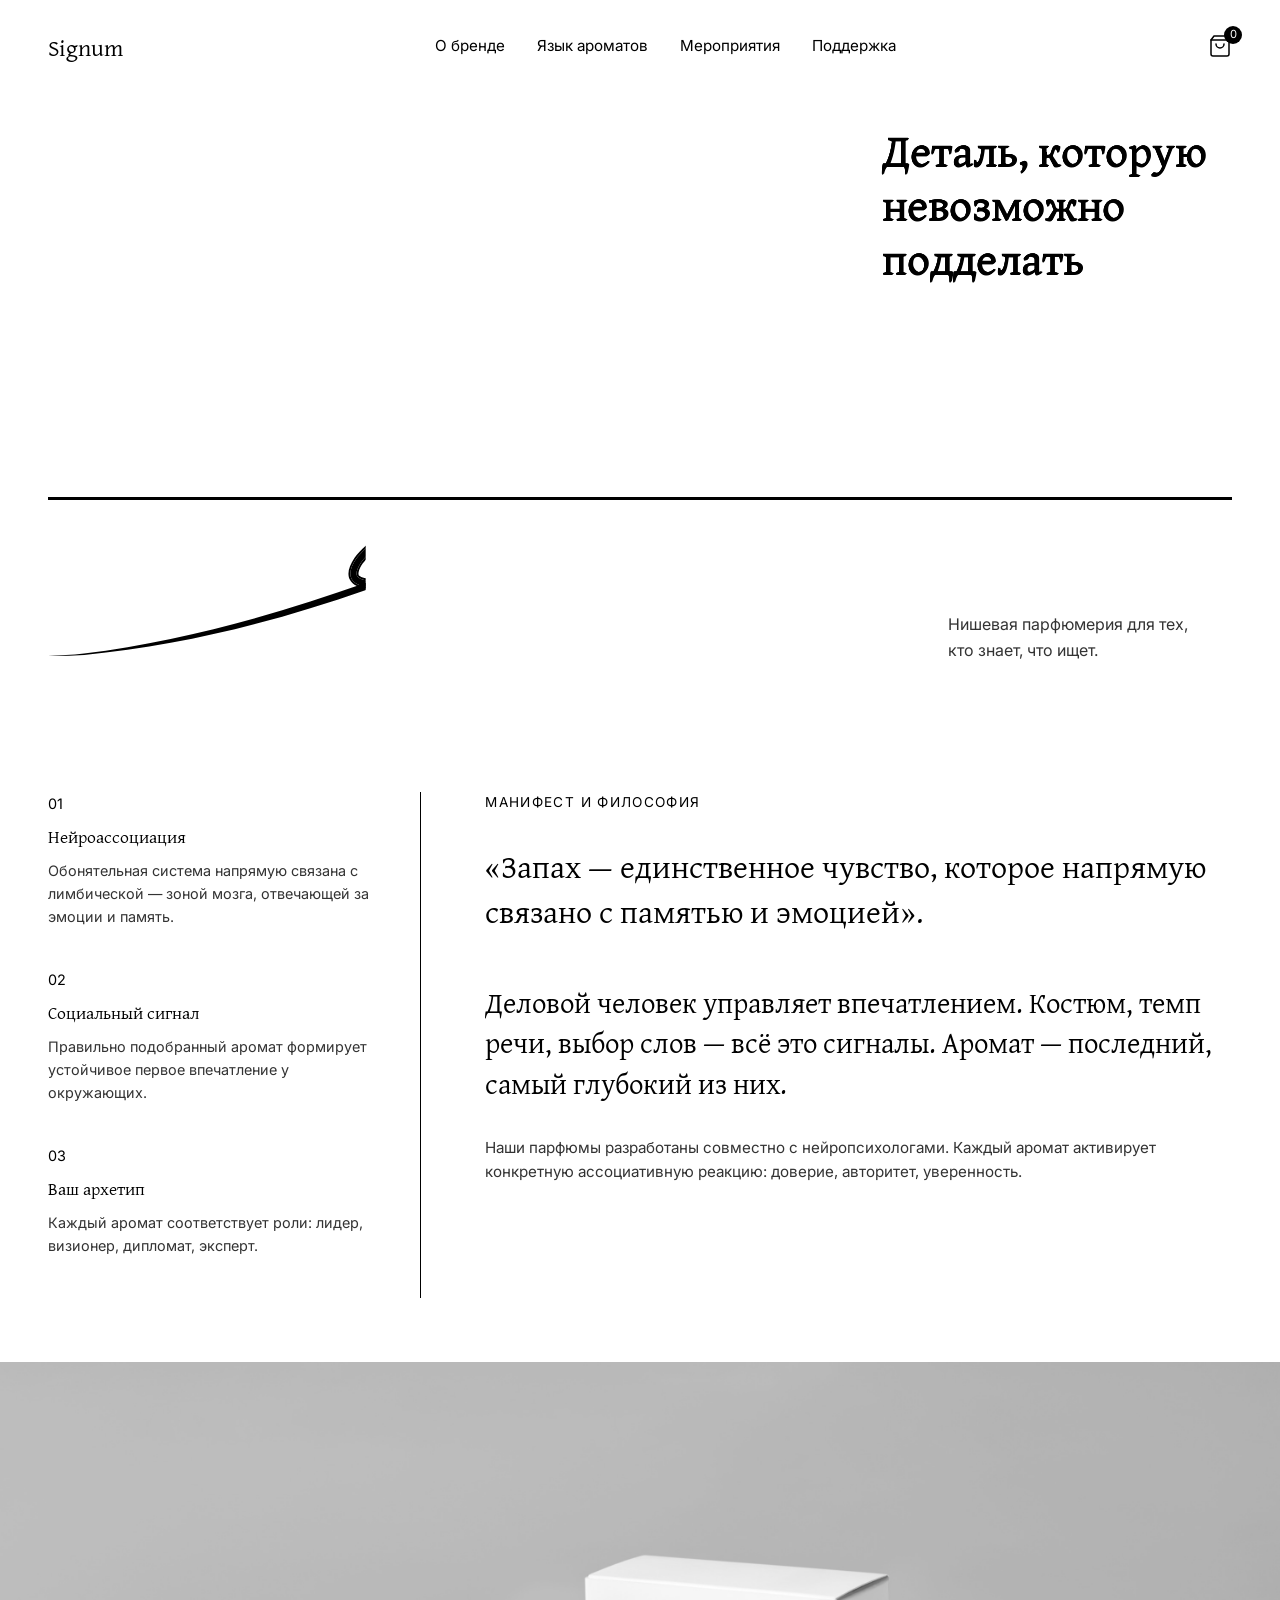
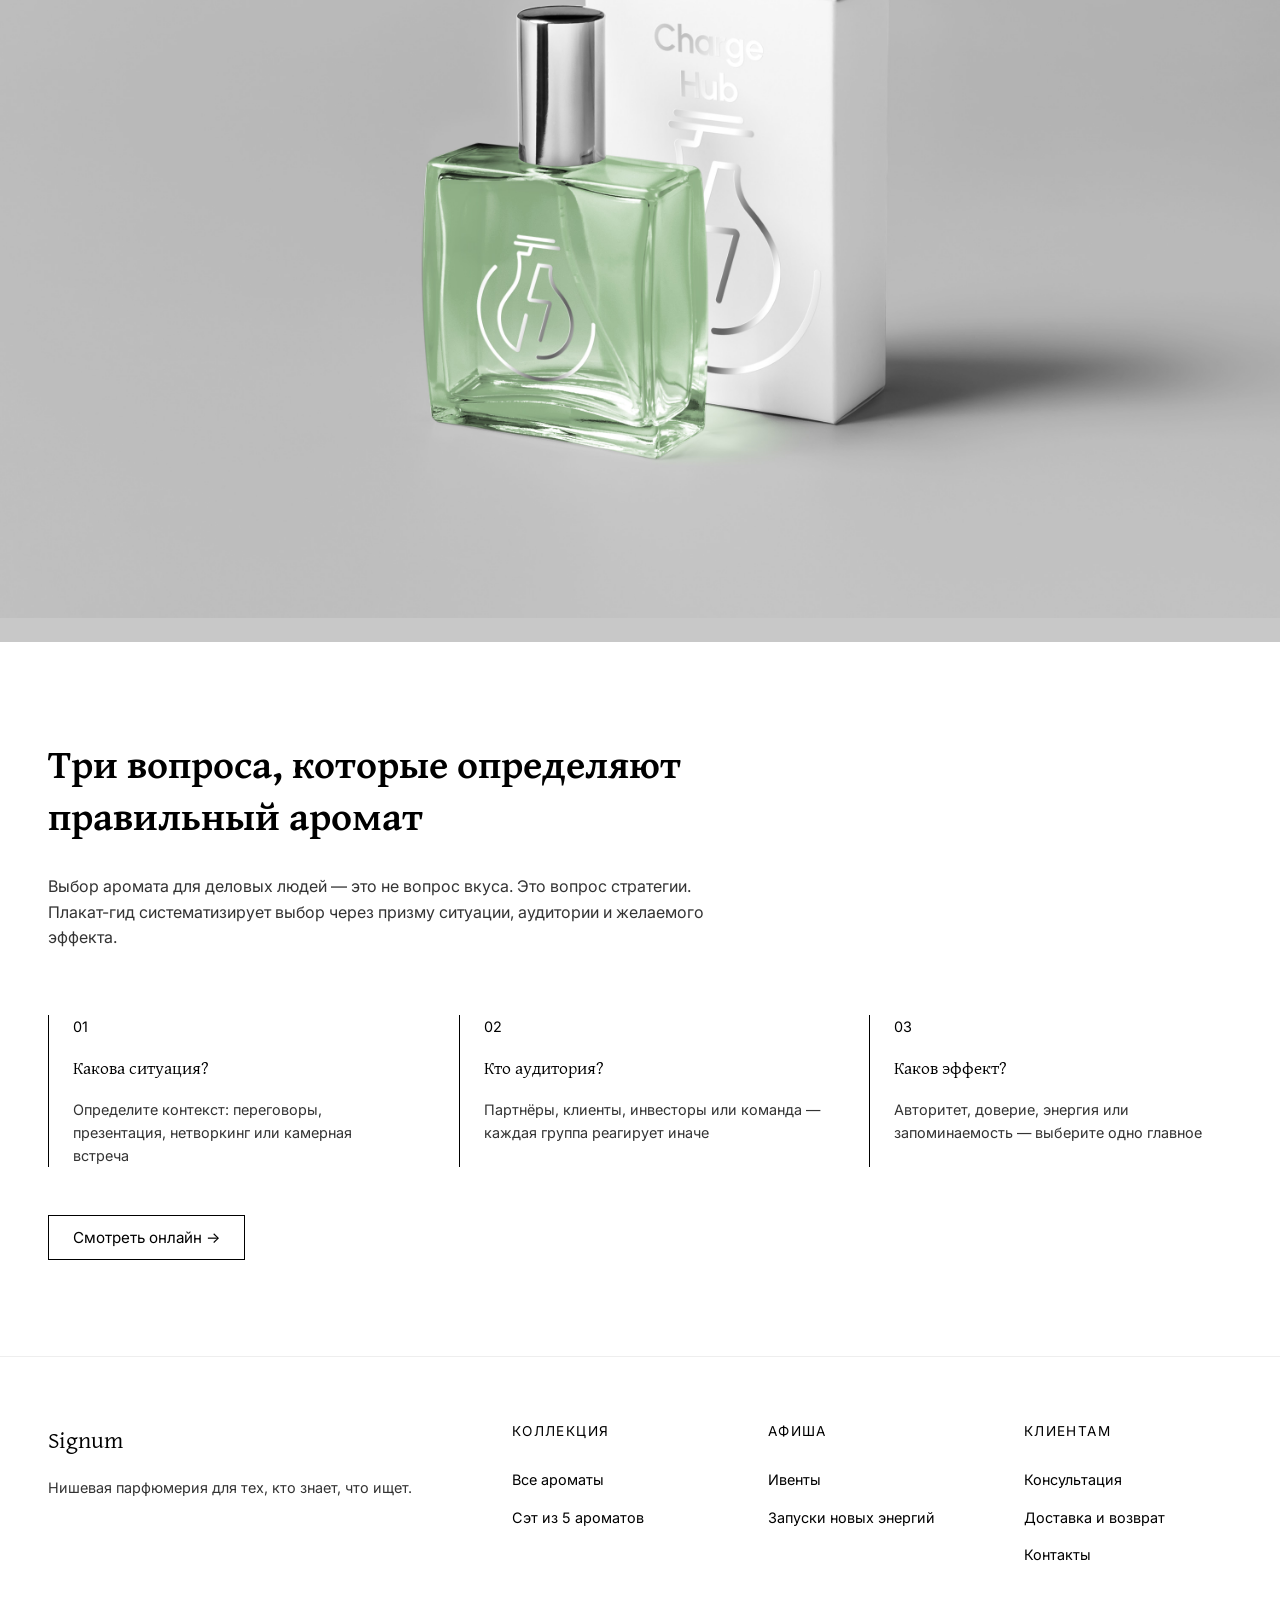
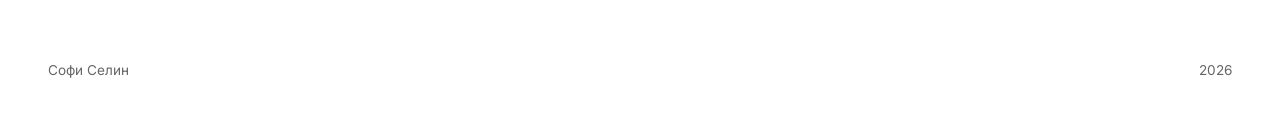
==== index.html @ 649a194a "обновление" ====
<!DOCTYPE html>
<html lang="ru">

<head>
    <meta charset="UTF-8">
    <meta name="viewport" content="width=device-width, initial-scale=1.0">
    <title>Signum — Нишевая парфюмерия</title>
    <link rel="preconnect" href="https://fonts.googleapis.com">
    <link rel="preconnect" href="https://fonts.gstatic.com" crossorigin>
    <link href="https://fonts.googleapis.com/css2?family=Gentium+Plus&family=Inter:wght@300;400;500&display=swap"
        rel="stylesheet">
    <link rel="stylesheet" href="css/style.css">
</head>

<body>
    <!-- Навигация -->
    <nav>
        <a href="index.html" class="nav-logo">Signum</a>
        <ul class="nav-links">
            <li><a href="perception.html">О бренде</a></li>
            <li><a href="collection.html">Язык ароматов</a></li>
            <li><a href="product.html">Мероприятия</a></li>
            <li><a href="contact.html">Поддержка</a></li>
        </ul>
    <div class="nav-cart">
        <a href="cart.html">
            <svg width="24" height="24" viewBox="0 0 24 24" fill="none" stroke="currentColor" stroke-width="1.5"
                stroke-linecap="round" stroke-linejoin="round">
                <path d="M6 2L3 6v14a2 2 0 002 2h14a2 2 0 002-2V6l-3-4z" />
                <line x1="3" y1="6" x2="21" y2="6" />
                <path d="M16 10a4 4 0 01-8 0" />
            </svg>
            <span class="cart-count" id="cartCount">0</span>
        </a>
    </div>
        <button class="burger">
            <span></span>
            <span></span>
            <span></span>
        </button>
    </nav>

    <!-- Hero секция с анимированной надписью -->
<section class="hero">
    <div class="hero-content">
        <div class="signature-section">
            <div class="signature-wrapper" id="signatureWrapper">
                <img src="images/signature.svg" alt="Signum" class="signature-image" id="signatureImage">
            </div>
            <div class="signature-line"></div>
        </div>

        <div class="hero-text-section">
            <h1 class="hero-title">Деталь, которую<br>невозможно подделать</h1>
        </div>
    </div>

    <div class="hero-subtitle-wrapper">
        <p class="hero-subtitle">Нишевая парфюмерия для тех,<br>кто знает, что ищет.</p>
    </div>
</section>

    <!-- Секция манифеста -->
    <section class="manifest">
        <div class="manifest-left">
            <div class="manifest-item">
                <div class="manifest-number">01</div>
                <h3>Нейроассоциация</h3>
                <p>Обонятельная система напрямую связана с лимбической — зоной мозга, отвечающей за эмоции и память.</p>
            </div>
            <div class="manifest-item">
                <div class="manifest-number">02</div>
                <h3>Социальный сигнал</h3>
                <p>Правильно подобранный аромат формирует устойчивое первое впечатление у окружающих.</p>
            </div>
            <div class="manifest-item">
                <div class="manifest-number">03</div>
                <h3>Ваш архетип</h3>
                <p>Каждый аромат соответствует роли: лидер, визионер, дипломат, эксперт.</p>
            </div>
        </div>
        <div class="manifest-right">
            <div class="manifest-label">МАНИФЕСТ И ФИЛОСОФИЯ</div>
            <div class="manifest-quote">«Запах — единственное чувство, которое напрямую связано с памятью и эмоцией».
            </div>
            <div class="manifest-highlight">Деловой человек управляет впечатлением. Костюм, темп речи, выбор слов — всё
                это сигналы. Аромат — последний, самый глубокий из них.</div>
            <div class="manifest-description">Наши парфюмы разработаны совместно с нейропсихологами. Каждый аромат
                активирует конкретную ассоциативную реакцию: доверие, авторитет, уверенность.</div>
        </div>
    </section>

    <!-- Секция продукта -->
    <section class="product-showcase">
        <img src="images/product-main.jpg" alt="Signum парфюм" class="product-image">
    </section>

    <!-- Секция трёх вопросов -->
    <section class="questions">
        <h2>Три вопроса, которые определяют правильный аромат</h2>
        <p class="questions-intro">Выбор аромата для деловых людей — это не вопрос вкуса. Это вопрос стратегии.
            Плакат-гид систематизирует выбор через призму ситуации, аудитории и желаемого эффекта.</p>

        <div class="questions-grid">
            <div class="question-item">
                <div class="question-number">01</div>
                <h3>Какова ситуация?</h3>
                <p>Определите контекст: переговоры, презентация, нетворкинг или камерная встреча</p>
            </div>
            <div class="question-item">
                <div class="question-number">02</div>
                <h3>Кто аудитория?</h3>
                <p>Партнёры, клиенты, инвесторы или команда — каждая группа реагирует иначе</p>
            </div>
            <div class="question-item">
                <div class="question-number">03</div>
                <h3>Каков эффект?</h3>
                <p>Авторитет, доверие, энергия или запоминаемость — выберите одно главное</p>
            </div>
        </div>

        <div class="questions-buttons">
            <button class="btn-outline" id="watchOnlineBtn">Смотреть онлайн →</button>
            <div class="dropdown-menu" id="dropdownMenu">
            <a href="https://sofselin09.github.io/ChargeHub/?clckid=921806be" target="_blank"
                class="dropdown-item">Информация</a>
            <a href="https://sofselin09.github.io/Project---3/?clckid=861b8ec7" target="_blank" class="dropdown-item">Выбор
                аромата</a>
        </div>
    </section>

    <!-- Футер -->
    <footer>
        <div class="footer-content">
            <div class="footer-brand">
                <h3>Signum</h3>
                <p>Нишевая парфюмерия для тех, кто знает, что ищет.</p>
            </div>
            <div class="footer-column">
                <h4>Коллекция</h4>
                <ul>
                    <li><a href="collection.html#collection">Все ароматы</a></li>
                    <li><a href="collection.html#set">Сэт из 5 ароматов</a></li>
                </ul>
            </div>
            <div class="footer-column">
                <h4>Афиша</h4>
                <ul>
                    <li><a href="product.html#events">Ивенты</a></li>
                    <li><a href="product.html#launch">Запуски новых энергий</a></li>
                </ul>
            </div>
            <div class="footer-column">
                <h4>Клиентам</h4>
                <ul>
                    <li><a href="contact.html">Консультация</a></li>
                    <li><a href="contact.html">Доставка и возврат</a></li>
                    <li><a href="contact.html">Контакты</a></li>
                </ul>
            </div>
        </div>
        <div class="footer-bottom">
            <span>Софи Селин</span>
            <span>2026</span>
        </div>
    </footer>

    <script src="script.js"></script>
</body>

</html>
---- css/style.css ----
* {
    margin: 0;
    padding: 0;
    box-sizing: border-box;
}

body {
    font-family: 'Inter', -apple-system, BlinkMacSystemFont, 'Segoe UI', sans-serif;
    color: #000;
    background: #fff;
    line-height: 1.6;
}

html {
    scroll-behavior: smooth;
}

/* Hero секция */
.hero-title {
    font-family: 'Gentium Plus', Georgia, serif;
    font-size: 2.8rem;
    font-weight: normal;
    line-height: 1.2;
    margin-bottom: 0;
    /* Добавляем визуальное утолщение */
    -webkit-text-stroke: 0.3px #000;
    text-shadow:
        0.5px 0 0 #000,
        -0.5px 0 0 #000,
        0 0.5px 0 #000,
        0 -0.5px 0 #000;
}

.hero-subtitle {
    font-family: 'Inter', -apple-system, BlinkMacSystemFont, 'Segoe UI', sans-serif;
    font-size: 1rem;
    color: #333;
    line-height: 1.6;
    text-align: left;
    max-width: 350px;
}

/* Навигация */
.nav-logo {
    font-family: 'Gentium Plus', Georgia, serif;
    font-size: 1.5rem;
    margin-top: 0.3rem;
}

.nav-links a {
    font-family: 'Inter', -apple-system, BlinkMacSystemFont, 'Segoe UI', sans-serif;
    font-size: 0.95rem;
}

/* Секция манифеста */
.manifest-item h3 {
    font-family: 'Gentium Plus', Georgia, serif;
    font-size: 1.1rem;
    font-weight: normal;
}

.manifest-right .manifest-label {
    font-family: 'Inter', -apple-system, BlinkMacSystemFont, 'Segoe UI', sans-serif;
    font-size: 0.85rem;
    letter-spacing: 0.1em;
    text-transform: uppercase;
}

.manifest-right .manifest-quote {
    font-family: 'Gentium Plus', Georgia, serif;
    font-size: 2rem;
    font-weight: normal;
    line-height: 1.4;
}

.manifest-right .manifest-highlight {
    font-family: 'Gentium Plus', Georgia, serif;
    font-size: 1.8rem;
    line-height: 1.4;
}

/* Секция вопросов */
.questions h2 {
    font-family: 'Gentium Plus', Georgia, serif;
    font-size: 2.5rem;
    font-weight: normal;
}

.question-item h3 {
    font-family: 'Gentium Plus', Georgia, serif;
    font-size: 1.1rem;
    font-weight: normal;
}

/* Футер */
.footer-brand h3 {
    font-family: 'Gentium Plus', Georgia, serif;
    font-size: 1.5rem;
}

.footer-column h4 {
    font-family: 'Inter', -apple-system, BlinkMacSystemFont, 'Segoe UI', sans-serif;
    font-size: 0.85rem;
    letter-spacing: 0.1em;
    text-transform: uppercase;
}

/* Hero секция */
.hero-title {
    font-family: 'Gentium Plus', Georgia, serif;
    font-size: 2.8rem;
    font-weight: normal;
    line-height: 1.2;
    margin-bottom: 0;
}

.hero-subtitle {
    font-family: 'Inter', -apple-system, BlinkMacSystemFont, 'Segoe UI', sans-serif;
    font-size: 1rem;
    color: #333;
    line-height: 1.6;
    text-align: left;
    max-width: 350px;
}

/* Навигация */
.nav-logo {
    font-family: 'Gentium Plus', Georgia, serif;
    font-size: 1.5rem;
}

.nav-links a {
    font-family: 'Inter', -apple-system, BlinkMacSystemFont, 'Segoe UI', sans-serif;
    font-size: 0.95rem;
}

/* Секция манифеста */
.manifest-item h3 {
    font-family: 'Gentium Plus', Georgia, serif;
    font-size: 1.1rem;
    font-weight: normal;
}

.manifest-right .manifest-label {
    font-family: 'Inter', -apple-system, BlinkMacSystemFont, 'Segoe UI', sans-serif;
    font-size: 0.85rem;
    letter-spacing: 0.1em;
    text-transform: uppercase;
}

.manifest-right .manifest-quote {
    font-family: 'Gentium Plus', Georgia, serif;
    font-size: 2rem;
    font-weight: normal;
    line-height: 1.4;
}

.manifest-right .manifest-highlight {
    font-family: 'Gentium Plus', Georgia, serif;
    font-size: 1.8rem;
    line-height: 1.4;
}

/* Секция вопросов */
.questions h2 {
    font-family: 'Gentium Plus', Georgia, serif;
    font-size: 2.5rem;
    font-weight: normal;
}

.question-item h3 {
    font-family: 'Gentium Plus', Georgia, serif;
    font-size: 1.1rem;
    font-weight: normal;
}

/* Футер */
.footer-brand h3 {
    font-family: 'Gentium Plus', Georgia, serif;
    font-size: 1.5rem;
}

.footer-column h4 {
    font-family: 'Inter', -apple-system, BlinkMacSystemFont, 'Segoe UI', sans-serif;
    font-size: 0.85rem;
    letter-spacing: 0.1em;
    text-transform: uppercase;
}

/* Навигация */
nav {
    display: flex;
    justify-content: space-between;
    align-items: center;
    padding: 1.5rem 3rem;
    position: sticky;
    top: 0;
    background: #fff;
    z-index: 1000;
}

.nav-logo {
    font-size: 1.5rem;
    color: #000;
    text-decoration: none;
}

.nav-links {
    list-style: none;
    display: flex;
    gap: 2rem;
}

.nav-links a {
    color: #000;
    text-decoration: none;
    font-size: 0.95rem;
    transition: opacity 0.3s;
}

.nav-links a:hover {
    opacity: 0.6;
}

.nav-cart a {
    color: #000;
    text-decoration: none;
    display: flex;
    align-items: center;
}


.nav-cart svg {
    width: 24px;
    height: 24px;
}

/* Hero секция */
.hero {
    padding: 7rem 3rem 4rem;
    min-height: auto;
    position: relative;
}

.hero-content {
    max-width: 100%;
    margin: 0 auto;
    display: flex;
    flex-direction: column;
    justify-content: space-between;
    align-items: flex-start;
    gap: 5rem;
}

.signature-section {
    flex: 1;
    width: 100%;
    position: relative;
}

.signature-wrapper {
    width: 100%;
    max-width: none;
    position: relative;
    overflow: visible;
}

.signature-image {
    width: 100%;
    height: auto;
    display: block;
    clip-path: inset(0 100% 0 0);
}

.signature-line {
    width: 100%;
    height: 3px;
    background: #000;
    margin-top: -10rem;
    transform: scaleX(0);
    transform-origin: left;
    transition: transform 1s ease;
}

.signature-line.visible {
    transform: scaleX(1);
}

.hero-text-section {
    position: absolute;
    top: 2rem;
    right: 3rem;
    max-width: 350px;
    text-align: left;
}

.hero-title {
    font-size: 2.8rem;
    font-weight: normal;
    line-height: 1.2;
    margin-bottom: 0;
}

.hero-subtitle-wrapper {
    max-width: 100%;
    margin: 0 auto;
    padding-top: 7rem;
    padding-left: calc(72% + 3rem);
}

.hero-subtitle {
    font-size: 1rem;
    color: #333;
    line-height: 1.6;
    text-align: left;
    max-width: 350px;
}

/* Секция манифеста */
.manifest {
    display: grid;
    grid-template-columns: 1fr 2fr;
    gap: 4rem;
    padding: 4rem 3rem;
    max-width: 1400px;
    margin: 0 auto;
}

.manifest-left {
    border-right: 1px solid #000;
    padding-right: 2rem;
}

.manifest-item {
    margin-bottom: 2.5rem;
}

.manifest-number {
    font-size: 0.9rem;
    margin-bottom: 0.5rem;
}

.manifest-item h3 {
    font-size: 1.1rem;
    font-weight: normal;
    margin-bottom: 0.5rem;
}

.manifest-item p {
    font-size: 0.9rem;
    color: #333;
}

.manifest-right .manifest-label {
    font-size: 0.85rem;
    letter-spacing: 0.1em;
    text-transform: uppercase;
    margin-bottom: 2rem;
}

.manifest-right .manifest-quote {
    font-size: 2rem;
    font-weight: normal;
    line-height: 1.4;
    margin-bottom: 3rem;
}

.manifest-right .manifest-highlight {
    font-size: 1.8rem;
    line-height: 1.4;
    margin-bottom: 2rem;
}

.manifest-right .manifest-description {
    font-size: 0.95rem;
    color: #333;
}


/* Секция продукта */
.product-showcase {
    background: #c8c8c8;
    padding: 0;
    text-align: center;
    width: 100%;
    overflow: hidden;
}

.product-image {
    width: 100%;
    height: auto;
    display: block;
    max-width: none;
}

/* Секция вопросов */
.questions {
    padding: 6rem 3rem;
    max-width: 1400px;
    margin: 0 auto;
}

.questions h2 {
    font-family: 'Gentium Plus', Georgia, serif;
    font-size: 2.5rem;
    font-weight: 700;
    line-height: 1.3;
    margin-bottom: 2rem;
    max-width: 700px;
}

.questions-intro {
    font-size: 1rem;
    color: #333;
    max-width: 700px;
    margin-bottom: 4rem;
}

.questions-grid {
    display: grid;
    grid-template-columns: repeat(3, 1fr);
    gap: 3rem;
    margin-bottom: 3rem;
}

.question-item {
    border-left: 1px solid #000;
    padding-left: 1.5rem;
}

.question-number {
    font-size: 0.9rem;
    margin-bottom: 1rem;
}

.question-item h3 {
    font-size: 1.1rem;
    font-weight: normal;
    margin-bottom: 1rem;
}

.question-item p {
    font-size: 0.9rem;
    color: #333;
}

.btn-outline {
    display: inline-block;
    padding: 0.75rem 1.5rem;
    border: 1px solid #000;
    color: #000;
    text-decoration: none;
    font-size: 0.95rem;
    transition: all 0.3s;
}

.btn-outline:hover {
    background: #000;
    color: #fff;
}

.questions-buttons {
    position: relative;
    display: inline-block;
}

.btn-outline {
    display: inline-block;
    padding: 0.75rem 1.5rem;
    border: 1px solid #000;
    color: #000;
    text-decoration: none;
    font-size: 0.95rem;
    transition: all 0.3s;
    background: #fff;
    cursor: pointer;
    font-family: 'Inter', sans-serif;
}

.btn-outline:hover {
    background: #000;
    color: #fff;
}

.dropdown-menu {
    position: absolute;
    top: 100%;
    left: 0;
    margin-top: 0.5rem;
    background: #fff;
    border: 1px solid #000;
    min-width: 200px;
    opacity: 0;
    visibility: hidden;
    transform: translateY(-10px);
    transition: all 0.3s ease;
    z-index: 10;
}

.dropdown-menu.active {
    opacity: 1;
    visibility: visible;
    transform: translateY(0);
}

.dropdown-item {
    display: block;
    padding: 0.75rem 1.5rem;
    color: #000;
    text-decoration: none;
    transition: background 0.3s;
    border-bottom: 1px solid #eee;
}

.dropdown-item:last-child {
    border-bottom: none;
}

.dropdown-item:hover {
    background: #f5f5f5;
}

/* Футер */
footer {
    padding: 4rem 3rem 2rem;
    border-top: 1px solid #eee;
}

.footer-content {
    display: grid;
    grid-template-columns: 2fr 1fr 1fr 1fr;
    gap: 3rem;
    max-width: 1400px;
    margin: 0 auto;
}

.footer-brand h3 {
    font-size: 1.5rem;
    font-weight: normal;
    margin-bottom: 1rem;
}

.footer-brand p {
    font-size: 0.9rem;
    color: #333;
}

.footer-column h4 {
    font-size: 0.85rem;
    letter-spacing: 0.1em;
    text-transform: uppercase;
    margin-bottom: 1.5rem;
    font-weight: normal;
}

.footer-column ul {
    list-style: none;
}

.footer-column ul li {
    margin-bottom: 0.75rem;
}

.footer-column ul li a {
    color: #000;
    text-decoration: none;
    font-size: 0.9rem;
    transition: opacity 0.3s;
}

.footer-column ul li a:hover {
    opacity: 0.6;
}

.footer-bottom {
    display: flex;
    justify-content: space-between;
    max-width: 1400px;
    margin: 3rem auto 0;
    padding-top: 2rem;
    border-top: none;
    font-size: 0.85rem;
    color: #666;
}

/* Адаптивность */
/* ===== Бургер ===== */

.burger {
    display: none;
    background: none;
    border: none;
    cursor: pointer;
    flex-direction: column;
    gap: 5px;
    z-index: 1001;
}

.burger span {
    width: 24px;
    height: 1px;
    background: #000;
}


/* ===== Планшеты ===== */

@media (max-width: 992px) {

    .hero {
        padding: 2rem;
    }

    .hero-content {
        display: flex;
        flex-direction: column;
        gap: 5rem;
    }

    .hero-title {
        font-size: 2.3rem;
    }

    .signature-section {
        max-width: 100%;
    }

    .manifest {
        grid-template-columns: 1fr;
    }

    .manifest-left {
        border-right: none;
        border-bottom: 1px solid #000;
        padding-right: 0;
        padding-bottom: 2rem;
    }

    .questions-grid {
        grid-template-columns: 1fr;
    }

    .footer-content {
        grid-template-columns: 1fr 1fr;
    }

}


/* ===== Телефоны ===== */

@media (max-width: 768px) {

    body {
        overflow-x: hidden;
    }

    nav {
        position: relative;
        padding: 1rem 1.5rem;
    }

    .burger {
        display: flex;
    }

    /* мобильное меню */

    .nav-links {
        position: absolute;
        top: 100%;
        left: 0;

        width: 100%;
        background: #fff;

        display: flex;
        flex-direction: column;
        align-items: center;
        gap: 20px;

        padding: 30px 0;

        opacity: 0;
        visibility: hidden;

        transition: .3s;
        z-index: 1000;
    }

    .nav-links.active {
        opacity: 1;
        visibility: visible;
    }

    .hero {
        padding: 1rem 20px 4rem;
        min-height: auto;
    }

    .signature-wrapper {
        margin-top: 100px;
    }

    .signature-line {
        margin-top: -4rem;
    }

    .hero-text-section {
        max-width: 100%;
    }

    .hero-title {
        font-size: 1.8rem;
    }

    .hero-subtitle-wrapper {
        justify-content: flex-start;
    }

    .hero,
    .manifest,
    .questions,
    footer {
        padding-left: 20px;
        padding-right: 20px;
    }

    .manifest {
        padding-top: 4rem;
        padding-bottom: 4rem;
    }

    .manifest-right .manifest-quote {
        font-size: 1.5rem;
    }

    .manifest-right .manifest-highlight {
        font-size: 1.2rem;
    }

    .questions {
        padding-top: 4rem;
        padding-bottom: 4rem;
    }

    .questions h2 {
        font-size: 1.9rem;
    }

    .question-item {
        border-left: none;
        border-top: 1px solid #000;
        padding-left: 0;
        padding-top: 1rem;
    }

    .footer-content {
        grid-template-columns: 1fr;
    }

    .footer-bottom {
        flex-direction: column;
        gap: 10px;
    }
}


/* ===== Маленькие телефоны ===== */

@media (max-width: 480px) {

    .hero-title {
        font-size: 1.5rem;
    }

    .questions h2 {
        font-size: 1.5rem;
    }

    .manifest-right .manifest-quote {
        font-size: 1.2rem;
    }

    .manifest-right .manifest-highlight {
        font-size: 1rem;
    }

    .signature-image {
        width: 100%;
    }

    .nav-logo {
        font-size: 1.3rem;
    }

}



/* ===== Страница "О бренде" (perception.html) ===== */

/* Секция 1: Hero */
.brand-hero {
    display: grid;
    grid-template-columns: 1fr 1fr;
    gap: 4rem;
    padding: 4rem 3rem;
    max-width: 1400px;
    margin: 0 auto;
    align-items: center;
}

.brand-hero-content h1 {
    font-family: 'Gentium Plus', Georgia, serif;
    font-size: 3rem;
    font-weight: 700;
    line-height: 1.2;
    margin-bottom: 2rem;
}

.brand-hero-content p {
    font-family: 'Inter', sans-serif;
    font-size: 1rem;
    color: #333;
    line-height: 1.6;
    max-width: 400px;
}

.brand-hero-image .image-placeholder {
    width: 100%;
    height: 400px;
    background: #d8d8d8;
}

.brand-hero-image img,
.process-image img,
.energy-image img,
.energy-card-image img {
    width: 100%;
    height: 100%;
    object-fit: cover;
    display: block;
}

.brand-hero-image img {
    height: 400px;
}

.process-image img {
    height: 300px;
}

.energy-image img {
    height: 400px;
}

.energy-card-image img {
    height: 250px;
}

/* Секция 2: Процесс */
.brand-process {
    padding: 4rem 3rem;
    max-width: 1400px;
    margin: 0 auto;
}

.brand-process h2 {
    font-family: 'Gentium Plus', Georgia, serif;
    font-size: 2.5rem;
    font-weight: 700;
    margin-bottom: 3rem;
}

.process-grid {
    display: grid;
    grid-template-columns: repeat(3, 1fr);
    gap: 2rem;
}

.process-item .process-image {
    margin-bottom: 1.5rem;
}

.process-image .image-placeholder {
    width: 100%;
    height: 300px;
    background: #d8d8d8;
}

.process-number {
    font-family: 'Inter', sans-serif;
    font-size: 0.9rem;
    margin-bottom: 0.5rem;
}

.process-item h3 {
    font-family: 'Gentium Plus', Georgia, serif;
    font-size: 1.2rem;
    font-weight: 700;
    margin-bottom: 0.75rem;
}

.process-item p {
    font-family: 'Inter', sans-serif;
    font-size: 0.95rem;
    color: #333;
    line-height: 1.6;
}

/* Секция 3: Энергия */
.brand-energy {
    padding: 4rem 3rem;
    max-width: 1400px;
    margin: 0 auto;
}

.brand-energy h2 {
    font-family: 'Gentium Plus', Georgia, serif;
    font-size: 2.5rem;
    font-weight: 700;
    margin-bottom: 3rem;
}

.energy-main {
    display: grid;
    grid-template-columns: 1fr 1fr;
    gap: 3rem;
    margin-bottom: 3rem;
    align-items: center;
}

.energy-image .image-placeholder {
    width: 100%;
    height: 400px;
    background: #d8d8d8;
}

.energy-content h3 {
    font-family: 'Gentium Plus', Georgia, serif;
    font-size: 2rem;
    font-weight: 700;
    margin-bottom: 1rem;
}

.energy-content p {
    font-family: 'Inter', sans-serif;
    font-size: 1rem;
    color: #333;
    line-height: 1.6;
    margin-bottom: 2rem;
}

.energy-grid {
    display: grid;
    grid-template-columns: repeat(3, 1fr);
    gap: 2rem;
}

.energy-card-image .image-placeholder {
    width: 100%;
    height: 250px;
    background: #d8d8d8;
    margin-bottom: 1rem;
}

.energy-card-number {
    font-family: 'Inter', sans-serif;
    font-size: 0.9rem;
    margin-bottom: 0.5rem;
}

.energy-card h4 {
    font-family: 'Gentium Plus', Georgia, serif;
    font-size: 1.1rem;
    font-weight: 700;
    margin-bottom: 0.5rem;
}

.energy-card p {
    font-family: 'Inter', sans-serif;
    font-size: 0.9rem;
    color: #333;
}

.energy-card {
    text-decoration: none;
    color: inherit;
    transition: opacity 0.3s;
    cursor: pointer;
}

.energy-card:hover {
    opacity: 0.7;
}

/* Обводка для обложек книг */
.energy-image img,
.energy-card-image img {
    width: 100%;
    height: 100%;
    object-fit: cover;
    display: block;
    border: 1px solid #e0e0e0;
    /* легкая серая обводка */
    box-shadow: 0 4px 12px rgba(0, 0, 0, 0.1);
    transition: transform 0.3s ease, box-shadow 0.3s ease, border-color 0.3s ease;
}

.energy-image-link:hover img,
.energy-card:hover img {
    transform: translateY(-5px);
    border-color: #c0c0c0;
    /* обводка чуть темнее при наведении */
    box-shadow: 0 8px 20px rgba(0, 0, 0, 0.15);
}

/* Мобильный адаптив для perception */
@media (max-width: 768px) {
    .brand-hero {
        grid-template-columns: 1fr;
        padding: 3rem 1.5rem;
        gap: 2rem;
    }

    .brand-hero-content h1 {
        font-size: 2rem;
    }

    .brand-process,
    .brand-energy {
        padding: 3rem 1.5rem;
    }

    .brand-process h2,
    .brand-energy h2 {
        font-size: 1.8rem;
    }

    .process-grid,
    .energy-grid {
        grid-template-columns: 1fr;
    }

    .energy-main {
        grid-template-columns: 1fr;
    }

    .energy-content h3 {
        font-size: 1.5rem;
    }
}


/* ===== Страница "Язык ароматов" (collection.html) ===== */

/* Секция ольфакторных профилей */
.olfactory-section {
    padding: 2rem 4rem 3rem;
    max-width: 1400px;
    margin: 0 auto;
}

.olfactory-section h1 {
    font-family: 'Gentium Plus', Georgia, serif;
    font-size: 3rem;
    font-weight: 700;
    margin-bottom: 2rem;
}

.olfactory-grid {
    display: grid;
    grid-template-columns: repeat(3, 1fr);
    gap: 3rem;
}

.olfactory-item {
    border-right: 1px solid #e0e0e0;
    padding-right: 2rem;
}

.olfactory-item:last-child {
    border-right: none;
}

.olfactory-number {
    font-family: 'Inter', sans-serif;
    font-size: 0.9rem;
    color: #666;
    margin-bottom: 0.5rem;
}

.olfactory-item h2 {
    font-family: 'Gentium Plus', Georgia, serif;
    font-size: 1.8rem;
    font-weight: 700;
    margin-bottom: 0.75rem;
}

.olfactory-context {
    font-family: 'Inter', sans-serif;
    font-size: 0.95rem;
    color: #666;
    margin-bottom: 1.5rem;
    line-height: 1.5;
}

.olfactory-notes {
    margin-bottom: 1rem;
    margin-top: 4rem;
}

.note-row {
    display: flex;
    margin-bottom: 0.5rem;
    font-size: 0.9rem;
}

.note-label {
    font-family: 'Inter', sans-serif;
    font-weight: 500;
    min-width: 80px;
    color: #333;
}

.note-value {
    font-family: 'Inter', sans-serif;
    color: #666;
}

.neuro-association {
    padding-top: 1rem;
    border-top: none;
}

.neuro-association h4 {
    font-family: 'Inter', sans-serif;
    font-size: 0.9rem;
    font-weight: 600;
    margin-bottom: 0.75rem;
    color: #333;
}

.neuro-association p {
    font-family: 'Inter', sans-serif;
    font-size: 0.9rem;
    color: #666;
    line-height: 1.6;
}

/* Секция коллекции */
.collection-section {
    padding: 4rem 3rem;
    max-width: 1400px;
    margin: 0 auto;
}

.collection-section h2 {
    font-family: 'Gentium Plus', Georgia, serif;
    font-size: 2.5rem;
    font-weight: 700;
    margin-bottom: 1rem;
}

.collection-intro {
    font-family: 'Inter', sans-serif;
    font-size: 1rem;
    color: #333;
    line-height: 1.6;
    margin-bottom: 3rem;
    max-width: 600px;
}

.products-grid {
    display: grid;
    grid-template-columns: repeat(3, 1fr);
    gap: 2rem;
}

.product-card {
    text-align: left;
}

.product-image {
    margin-bottom: 1.5rem;
}

.product-image .image-placeholder {
    width: 100%;
    height: 600px;
    background: #d8d8d8;
}

.product-image img {
    width: 100%;
    height: 600px;
    object-fit: cover;
    display: block;
    border: 1px solid #e0e0e0;
}

.product-card h3 {
    font-family: 'Gentium Plus', Georgia, serif;
    font-size: 1.3rem;
    font-weight: 700;
    margin-bottom: 0.5rem;
}

.product-volume,
.product-price {
    font-family: 'Inter', sans-serif;
    font-size: 0.9rem;
    color: #666;
    margin-bottom: 0.25rem;
}

.btn-buy {
    width: 100%;
    padding: 1rem;
    background: #000;
    color: #fff;
    border: none;
    font-family: 'Inter', sans-serif;
    font-size: 0.95rem;
    cursor: pointer;
    transition: opacity 0.3s;
    margin-top: 1rem;
}

.btn-buy:hover {
    opacity: 0.8;
}

/* Секция сэта */
.set-section {
    display: grid;
    grid-template-columns: 1fr 1fr;
    gap: 4rem;
    padding: 4rem 3rem;
    max-width: 1400px;
    margin: 0 auto;
    align-items: center;
}

.set-content h2 {
    font-family: 'Gentium Plus', Georgia, serif;
    font-size: 2.5rem;
    font-weight: 700;
    margin-bottom: 0.5rem;
}

.set-subtitle {
    font-family: 'Inter', sans-serif;
    font-size: 1rem;
    color: #666;
    margin-bottom: 1.5rem;
}

.set-description {
    font-family: 'Inter', sans-serif;
    font-size: 1rem;
    color: #333;
    line-height: 1.6;
    margin-bottom: 1.5rem;
}

.set-price {
    font-family: 'Inter', sans-serif;
    font-size: 1rem;
    color: #666;
    margin-bottom: 1.5rem;
}

.set-image img {
    width: 100%;
    height: 800px;
    object-fit: cover;
    display: block;
    border: 1px solid #e0e0e0;
}

/* Ховер на карточки товаров */
.product-card {
    transition: transform 0.3s ease, box-shadow 0.3s ease;
    cursor: pointer;
}

.product-card:hover {
    transform: translateY(-8px);
    box-shadow: 0 12px 24px rgba(0, 0, 0, 0.1);
}

.product-card:hover .product-image img {
    opacity: 0.9;
}

/* Мобильный адаптив для collection */
@media (max-width: 768px) {

    .olfactory-section,
    .collection-section,
    .set-section {
        padding: 3rem 1.5rem;
    }

    .olfactory-section h1 {
        font-size: 2rem;
    }

    .olfactory-grid {
        grid-template-columns: 1fr;
        gap: 2rem;
    }

    .olfactory-item {
        border-right: none;
        border-bottom: 1px solid #e0e0e0;
        padding-right: 0;
        padding-bottom: 2rem;
    }

    .products-grid {
        grid-template-columns: 1fr;
    }

    .set-section {
        grid-template-columns: 1fr;
    }

    .set-image .image-placeholder {
        height: 300px;
    }
}


/* ===== Страница "Мероприятия" (product.html) ===== */

/* Секция мероприятий */
.events-section {
    padding: 4rem 3rem;
    max-width: 1400px;
    margin: 0 auto;
}

.events-grid {
    display: grid;
    grid-template-columns: repeat(3, 1fr);
    gap: 2rem;
}

.event-card {
    text-align: left;
}

.event-image {
    margin-bottom: 1.5rem;
}

.event-image .image-placeholder {
    width: 100%;
    height: 600px;
    background: #d8d8d8;
}

.event-image img {
    width: 100%;
    height: 600px;
    object-fit: cover;
    display: block;
    border: 1px solid #e0e0e0;
}

.event-number {
    font-family: 'Inter', sans-serif;
    font-size: 0.9rem;
    color: #666;
    margin-bottom: 0.75rem;
}

.event-card h3 {
    font-family: 'Gentium Plus', Georgia, serif;
    font-size: 1.3rem;
    font-weight: 700;
    margin-bottom: 0.5rem;
}

.event-date {
    font-family: 'Inter', sans-serif;
    font-size: 0.95rem;
    color: #666;
}

/* Секция следующего запуска */
.launch-section {
    padding: 4rem 3rem;
    max-width: 1400px;
    margin: 0 auto;
}

.launch-content {
    display: grid;
    grid-template-columns: 1fr 1fr;
    gap: 4rem;
    align-items: center;
}

.launch-image .image-placeholder {
    width: 100%;
    height: 800px;
    background: #d8d8d8;
}

.launch-image img {
    width: 90%;
    height: 800px;
    object-fit: cover;
    display: block;
    border: 1px solid #e0e0e0;
}

.launch-label {
    font-family: 'Inter', sans-serif;
    font-size: 0.85rem;
    letter-spacing: 0.1em;
    text-transform: uppercase;
    color: #666;
    margin-bottom: 1rem;
}

.launch-info h2 {
    font-family: 'Gentium Plus', Georgia, serif;
    font-size: 2.5rem;
    font-weight: 700;
    margin-bottom: 1rem;
}

.launch-date {
    font-family: 'Inter', sans-serif;
    font-size: 1rem;
    color: #333;
    margin-bottom: 1.5rem;
}

.launch-description {
    font-family: 'Inter', sans-serif;
    font-size: 1rem;
    color: #333;
    line-height: 1.6;
}

/* ===== Mobile адаптив ===== */
@media (max-width: 768px) {

    /* Общие отступы */
    .events-section,
    .launch-section {
        padding: 2rem 1.25rem;
    }

    /* Мероприятия */
    .events-grid {
        grid-template-columns: 1fr;
        gap: 2.5rem;
    }

    .event-image .image-placeholder,
    .event-image img {
        height: auto;
        object-fit: contain;
    }

    .event-card h3 {
        font-size: 1.2rem;
    }

    .event-number,
    .event-date {
        font-size: 0.9rem;
    }

    /* Следующий запуск */
    .launch-content {
        grid-template-columns: 1fr;
        gap: 2rem;
    }

    .launch-image {
        order: 1;
    }

    .launch-info {
        order: 2;
    }

    .launch-image .image-placeholder,
    .launch-image img {
        width: 100%;
        height: 500px;
    }

    .launch-info h2 {
        font-size: 2rem;
    }

    .launch-description {
        font-size: 0.95rem;
        line-height: 1.7;
    }
}

/* ===== Очень маленькие экраны ===== */
@media (max-width: 480px) {

    .events-section,
    .launch-section {
        padding: 1.5rem 1rem;
    }

    .event-image .image-placeholder,
    .event-image img {
        height: 300px;
    }

    .launch-image .image-placeholder,
    .launch-image img {
        height: 380px;
    }

    .launch-info h2 {
        font-size: 1.7rem;
    }

    .launch-description {
        font-size: 0.9rem;
    }
}

/* ===== Страница "Поддержка" (contact.html) ===== */

.contact-section {
    padding: 4rem 3rem;
    max-width: 1400px;
    margin: 0 auto;
}

.contact-content {
    display: grid;
    grid-template-columns: 1fr 1fr;
    gap: 4rem;
    padding-bottom: 3rem;
    position: relative;
}

/* Вертикальная линия по центру */
.contact-content::before {
    content: '';
    position: absolute;
    left: 50%;
    top: 0;
    bottom: 0;
    width: 1px;
    background: #000;
    transform: translateX(-50%);
}

.contact-subscribe h1 {
    font-family: 'Gentium Plus', Georgia, serif;
    font-size: 3rem;
    font-weight: 700;
    margin-bottom: 1.5rem;
}

.contact-subscribe>p {
    font-family: 'Inter', sans-serif;
    font-size: 1rem;
    color: #333;
    line-height: 1.6;
    margin-bottom: 2rem;
    max-width: 400px;
}

.subscribe-form label {
    display: block;
    font-family: 'Inter', sans-serif;
    font-size: 0.9rem;
    color: #333;
    margin-bottom: 0.5rem;
}

.subscribe-form input {
    width: 80%;
    max-width: 400px;
    padding: 1rem;
    border: 1px solid #000;
    font-family: 'Inter', sans-serif;
    font-size: 1rem;
    margin-bottom: 1rem;
    background: #fff;
}

.subscribe-form input::placeholder {
    color: #999;
}

.btn-subscribe {
    padding: 1rem 2rem;
    background: #000;
    color: #fff;
    border: none;
    font-family: 'Inter', sans-serif;
    font-size: 0.95rem;
    cursor: pointer;
    transition: opacity 0.3s;
}

.btn-subscribe:hover {
    opacity: 0.8;
}

.contact-info {
    display: grid;
    grid-template-columns: 1fr 1fr;
    gap: 3rem;
}

.contact-item {
    border: none;
    padding: 0;
}

.contact-icon {
    margin-bottom: 1.5rem;
}

.contact-icon svg {
    stroke: #000;
}

.contact-item h3 {
    font-family: 'Gentium Plus', Georgia, serif;
    font-size: 1.5rem;
    font-weight: 700;
    margin-bottom: 1rem;
}

.contact-phone,
.contact-email {
    font-family: 'Inter', sans-serif;
    font-size: 1.1rem;
    color: #333;
    margin-bottom: 1rem;
}

.contact-hours,
.contact-response {
    font-family: 'Inter', sans-serif;
    font-size: 0.95rem;
    color: #666;
    line-height: 1.6;
}

/* ===== Планшеты ===== */
@media (max-width: 1024px) {
    .contact-section {
        padding: 3rem 2rem;
    }

    .contact-content {
        gap: 3rem;
    }

    .contact-subscribe h1 {
        font-size: 2.5rem;
    }
}

/* ===== Мобильные устройства ===== */
@media (max-width: 768px) {

    .contact-section {
        padding: 2rem 1.25rem;
    }

    .contact-content {
        grid-template-columns: 1fr;
        gap: 3rem;
        padding-bottom: 2rem;
    }

    /* Убираем центральную линию */
    .contact-content::before {
        display: none;
    }

    .contact-subscribe h1 {
        font-size: 2rem;
        margin-bottom: 1rem;
    }

    .contact-subscribe>p {
        max-width: none;
        margin-bottom: 1.5rem;
    }

    .subscribe-form input {
        width: 100%;
        max-width: none;
        box-sizing: border-box;
    }

    .btn-subscribe {
        width: 100%;
        padding: 1rem;
    }

    .contact-info {
        grid-template-columns: 1fr;
        gap: 2.5rem;
    }

    .contact-item h3 {
        font-size: 1.3rem;
    }

    .contact-phone,
    .contact-email {
        font-size: 1rem;
    }
}

/* ===== Маленькие телефоны ===== */
@media (max-width: 480px) {

    .contact-section {
        padding: 1.5rem 1rem;
    }

    .contact-subscribe h1 {
        font-size: 1.7rem;
        line-height: 1.2;
    }

    .contact-subscribe>p,
    .contact-hours,
    .contact-response {
        font-size: 0.9rem;
    }

    .contact-item h3 {
        font-size: 1.2rem;
    }

    .contact-phone,
    .contact-email {
        font-size: 0.95rem;
        word-break: break-word;
    }

    .subscribe-form input {
        padding: 0.9rem;
    }
}

/* ===== Страница 404 ===== */

.error-page {
    min-height: 80vh;
    display: flex;
    flex-direction: column;
    justify-content: center;
    align-items: center;
    text-align: center;
    padding: 4rem 1.5rem;
}

.error-code {
    font-family: 'Gentium Plus', Georgia, serif;
    font-size: 12rem;
    font-weight: 700;
    margin-bottom: 1rem;
    line-height: 1;
}

.error-title {
    font-family: 'Gentium Plus', Georgia, serif;
    font-size: 3rem;
    font-weight: 700;
    margin-bottom: 1.5rem;
}

.error-description {
    font-family: 'Inter', sans-serif;
    font-size: 1.1rem;
    color: #333;
    line-height: 1.6;
    margin-bottom: 3rem;
    max-width: 500px;
}

.btn-error {
    display: inline-block;
    padding: 1rem 2.5rem;
    background: #000;
    color: #fff;
    text-decoration: none;
    font-family: 'Inter', sans-serif;
    font-size: 1rem;
    transition: opacity 0.3s;
}

.btn-error:hover {
    opacity: 0.8;
}

/* Адаптив для 404 */
@media (max-width: 768px) {
    .error-code {
        font-size: 8rem;
    }

    .error-title {
        font-size: 2rem;
    }

    .error-description {
        font-size: 1rem;
    }
}

/* ===== Страница "Корзина" (cart.html) ===== */

.cart-section {
    padding: 4rem 3rem;
    max-width: 1400px;
    margin: 0 auto;
    min-height: 70vh;
}

.cart-section h1 {
    font-family: 'Gentium Plus', Georgia, serif;
    font-size: 3rem;
    font-weight: 700;
    margin-bottom: 3rem;
}

.cart-content {
    display: grid;
    grid-template-columns: 2fr 1fr;
    gap: 4rem;
}

.cart-items {
    display: flex;
    flex-direction: column;
}

.cart-item {
    display: grid;
    grid-template-columns: 120px 1fr auto;
    gap: 2rem;
    padding: 2rem 0;
    border-bottom: 1px solid #e0e0e0;
    align-items: center;
}

.cart-item-image {
    width: 120px;
    height: 120px;
    background: #d8d8d8;
    overflow: hidden;
}

.cart-item-image img {
    width: 100%;
    height: 100%;
    object-fit: cover;
    border: 1px solid #e0e0e0;
}

.cart-item-info h3 {
    font-family: 'Gentium Plus', Georgia, serif;
    font-size: 1.3rem;
    font-weight: 700;
    margin-bottom: 0.5rem;
}

.cart-item-volume {
    font-family: 'Inter', sans-serif;
    font-size: 0.9rem;
    color: #666;
    margin-bottom: 1rem;
}

.cart-item-controls {
    display: flex;
    align-items: center;
    gap: 1rem;
}

.quantity-control {
    display: flex;
    align-items: center;
    border: 1px solid #000;
}

.quantity-control button {
    width: 36px;
    height: 36px;
    background: #fff;
    border: none;
    font-size: 1.2rem;
    cursor: pointer;
    transition: background 0.3s;
}

.quantity-control button:hover {
    background: #f0f0f0;
}

.quantity-control .quantity {
    width: 50px;
    text-align: center;
    font-family: 'Inter', sans-serif;
    font-size: 1rem;
    border-left: 1px solid #000;
    border-right: 1px solid #000;
    height: 36px;
    line-height: 36px;
}

.cart-item-price {
    font-family: 'Inter', sans-serif;
    font-size: 1.1rem;
    font-weight: 500;
    text-align: right;
    min-width: 100px;
}

.cart-item-remove {
    background: none;
    border: none;
    color: #999;
    cursor: pointer;
    font-size: 1.5rem;
    padding: 0.5rem;
    transition: color 0.3s;
}

.cart-item-remove:hover {
    color: #000;
}

/* Итог корзины */
.cart-summary {
    border: 1px solid #000;
    padding: 2rem;
    height: fit-content;
    position: sticky;
    top: 100px;
}

.cart-summary h3 {
    font-family: 'Gentium Plus', Georgia, serif;
    font-size: 1.5rem;
    font-weight: 700;
    margin-bottom: 1.5rem;
    padding-bottom: 1rem;
    border-bottom: 1px solid #e0e0e0;
}

.summary-row {
    display: flex;
    justify-content: space-between;
    margin-bottom: 1rem;
    font-family: 'Inter', sans-serif;
    font-size: 0.95rem;
}

.summary-row.total {
    font-weight: 500;
    font-size: 1.1rem;
    margin-top: 1rem;
    padding-top: 1rem;
    border-top: 1px solid #e0e0e0;
}

.btn-checkout {
    width: 100%;
    padding: 1rem;
    background: #000;
    color: #fff;
    border: none;
    font-family: 'Inter', sans-serif;
    font-size: 1rem;
    cursor: pointer;
    transition: opacity 0.3s;
    margin-top: 1.5rem;
}

.btn-checkout:hover {
    opacity: 0.8;
}

/* Пустая корзина */
.cart-empty {
    text-align: center;
    padding: 6rem 2rem;
}

.cart-empty h2 {
    font-family: 'Gentium Plus', Georgia, serif;
    font-size: 2rem;
    font-weight: 700;
    margin-bottom: 1rem;
}

.cart-empty p {
    font-family: 'Inter', sans-serif;
    font-size: 1rem;
    color: #666;
    margin-bottom: 2rem;
}

.btn-primary {
    display: inline-block;
    padding: 1rem 2rem;
    background: #000;
    color: #fff;
    text-decoration: none;
    font-family: 'Inter', sans-serif;
    font-size: 0.95rem;
    transition: opacity 0.3s;
}

.btn-primary:hover {
    opacity: 0.8;
}

.nav-cart a {
    position: relative;
    display: flex;
    align-items: center;
}

.cart-count {
    position: absolute;
    top: -8px;
    right: -10px;
    background: #000;
    color: #fff;
    font-family: 'Inter', sans-serif;
    font-size: 0.7rem;
    width: 18px;
    height: 18px;
    border-radius: 50%;
    display: flex;
    align-items: center;
    justify-content: center;
}

/* ===== Планшеты ===== */
@media (max-width: 1024px) {

    .cart-section {
        padding: 3rem 2rem;
    }

    .cart-content {
        grid-template-columns: 1fr;
        gap: 3rem;
    }

    .cart-summary {
        position: static;
        order: 2;
    }
}

/* ===== Мобильные устройства ===== */
@media (max-width: 768px) {

    .cart-section {
        padding: 2rem 1.25rem;
    }

    .cart-section h1 {
        font-size: 2.2rem;
        margin-bottom: 2rem;
    }

    .cart-content {
        grid-template-columns: 1fr;
        gap: 2rem;
    }

    .cart-item {
        grid-template-columns: 90px 1fr;
        gap: 1rem;
        align-items: start;
        position: relative;
        padding: 1.5rem 0;
    }

    .cart-item-image {
        width: 90px;
        height: 90px;
    }

    .cart-item-price {
        text-align: left;
        min-width: auto;
        margin-top: 1rem;
    }

    .cart-item-controls {
        flex-wrap: wrap;
        gap: 0.75rem;
    }

    .cart-item-remove {
        position: absolute;
        top: 1rem;
        right: 0;
        padding: 0;
    }

    .cart-item-info h3 {
        font-size: 1.1rem;
        padding-right: 2rem;
    }

    .cart-summary {
        position: static;
        padding: 1.5rem;
    }

    .cart-summary h3 {
        font-size: 1.3rem;
    }

    .btn-checkout {
        padding: 1rem;
    }
}

/* ===== Маленькие телефоны ===== */
@media (max-width: 480px) {

    .cart-section {
        padding: 1.5rem 1rem;
    }

    .cart-section h1 {
        font-size: 1.8rem;
    }

    .cart-item {
        grid-template-columns: 1fr;
    }

    .cart-item-image {
        width: 100%;
        height: 280px;
    }

    .cart-item-image img {
        width: 100%;
        height: 100%;
        object-fit: cover;
    }

    .cart-item-info h3 {
        font-size: 1.05rem;
        padding-right: 2rem;
    }

    .cart-item-controls {
        justify-content: flex-start;
    }

    .quantity-control {
        width: fit-content;
    }

    .summary-row {
        font-size: 0.9rem;
    }

    .summary-row.total {
        font-size: 1rem;
    }

    .cart-empty {
        padding: 4rem 1rem;
    }

    .cart-empty h2 {
        font-size: 1.6rem;
    }

    .btn-primary,
    .btn-checkout {
        width: 100%;
        text-align: center;
    }
}
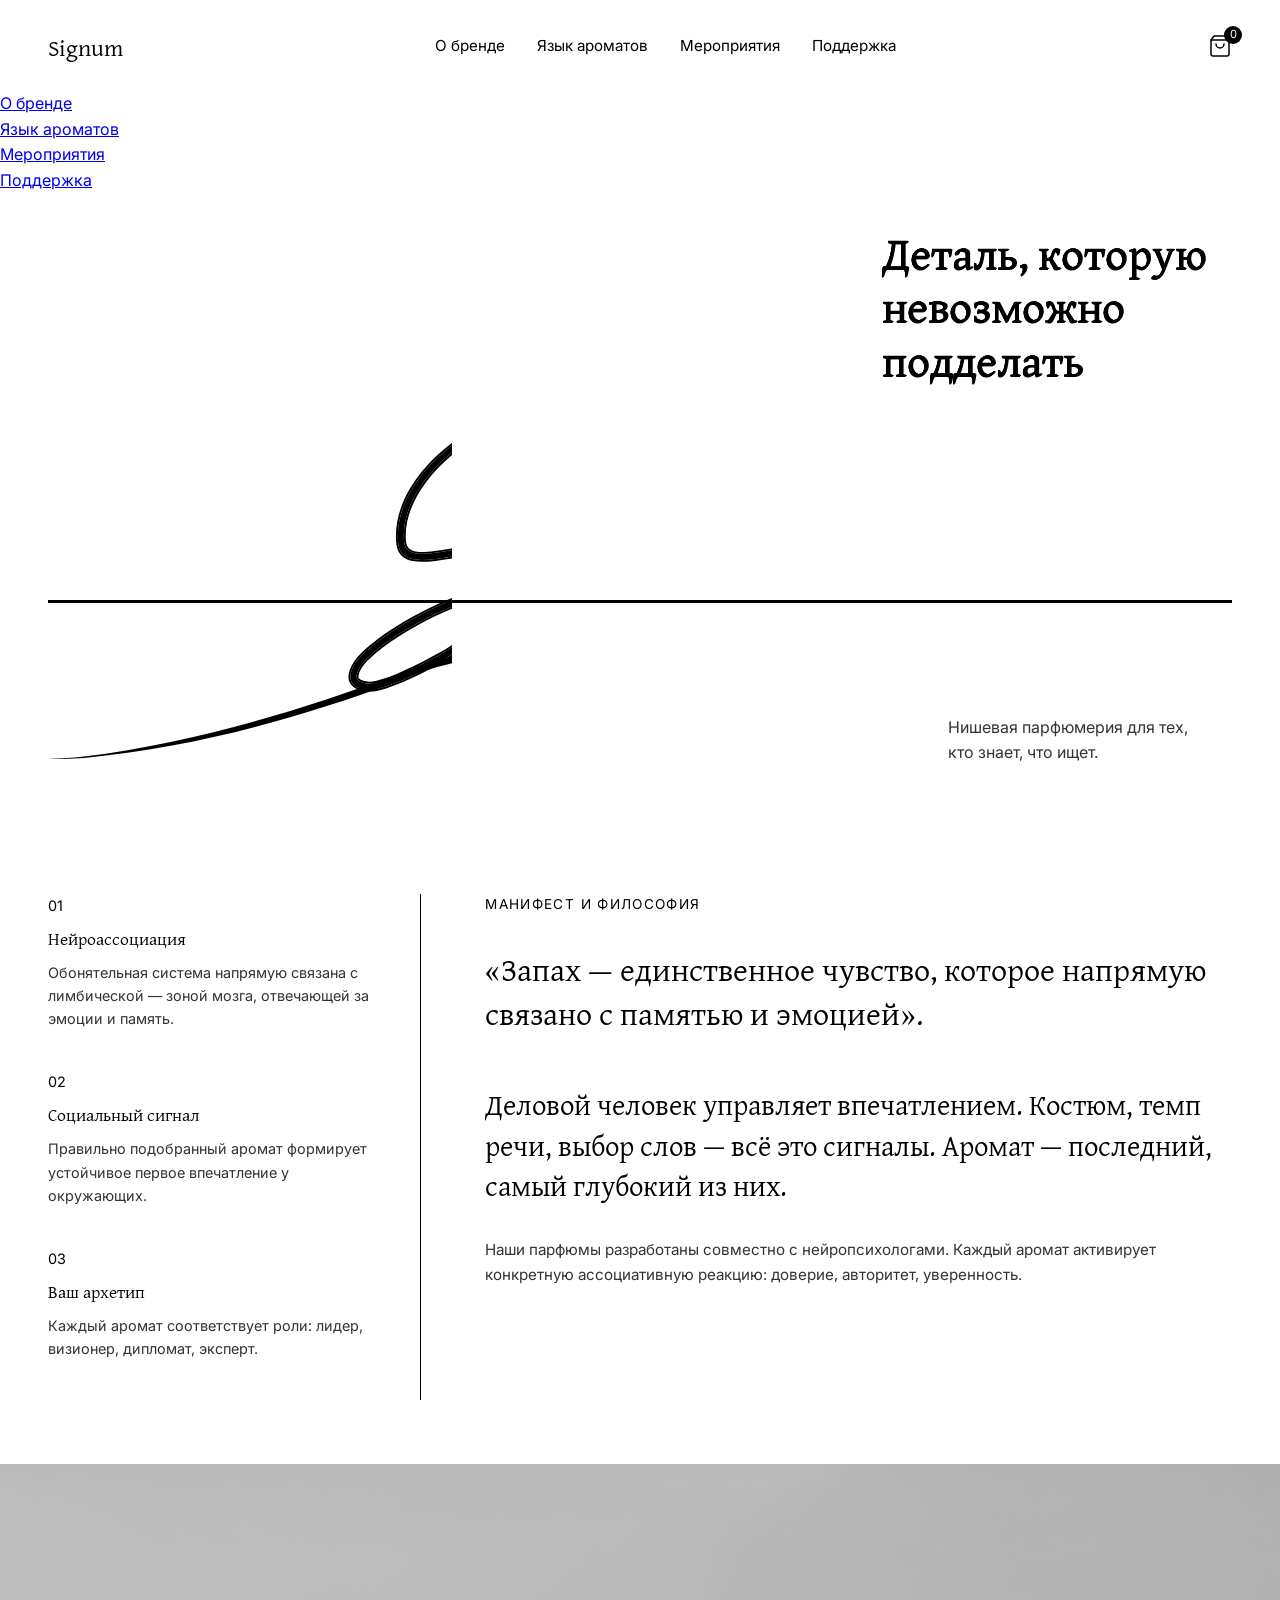
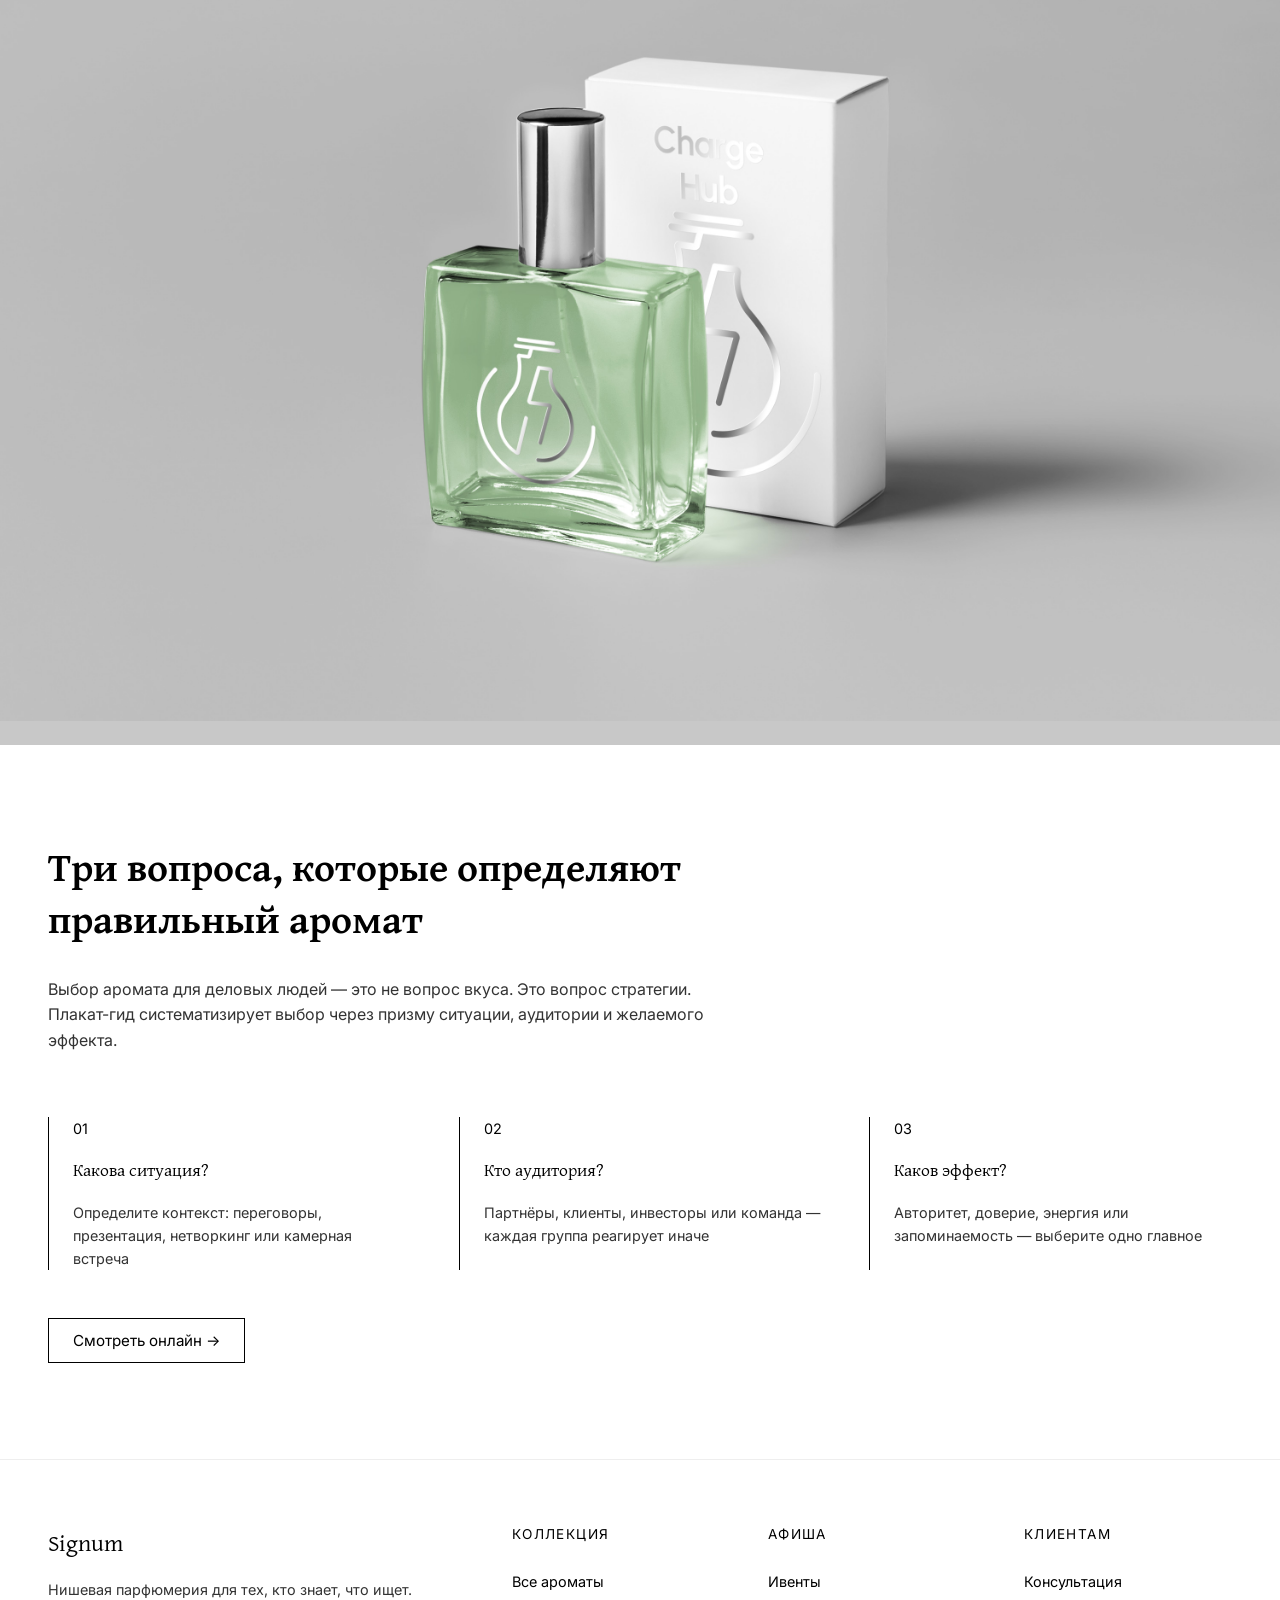
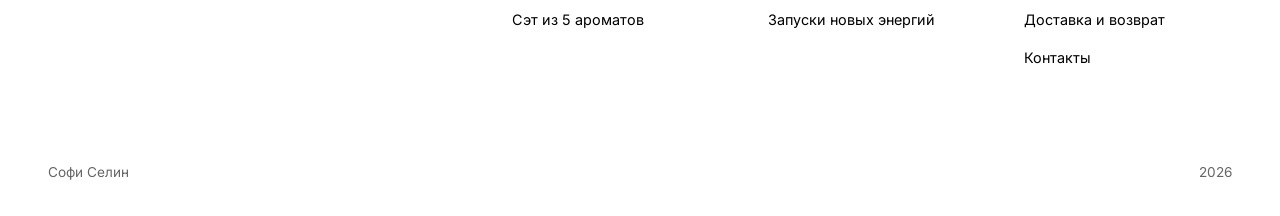
==== commit 81d0bbb7: "mobile menu" ====
--- a/index.html
+++ b/index.html
@@ -39,6 +39,15 @@
             <span></span>
         </button>
     </nav>
+
+    <div class="mobile-menu" id="mobileMenu">
+        <ul>
+            <li><a href="perception.html">О бренде</a></li>
+            <li><a href="collection.html">Язык ароматов</a></li>
+            <li><a href="product.html">Мероприятия</a></li>
+            <li><a href="contact.html">Поддержка</a></li>
+        </ul>
+    </div>
 
     <!-- Hero секция с анимированной надписью -->
 <section class="hero">
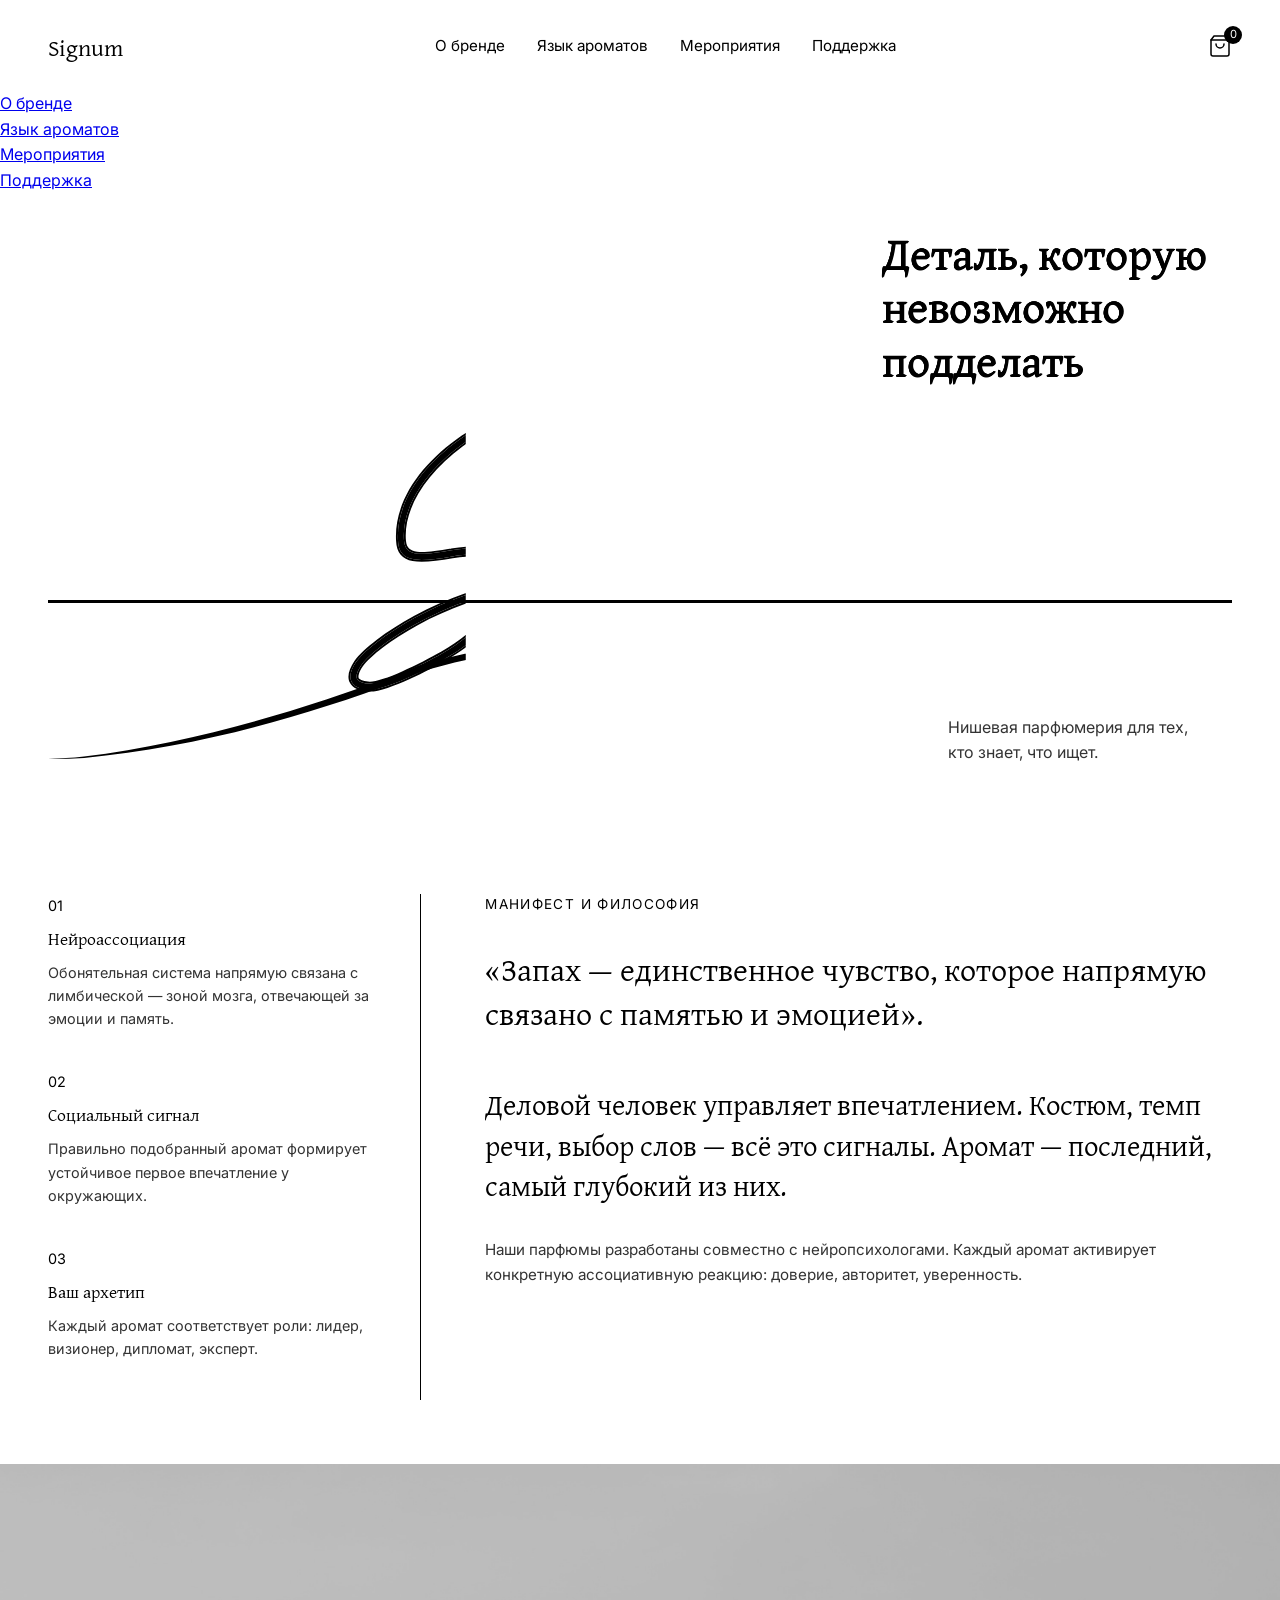
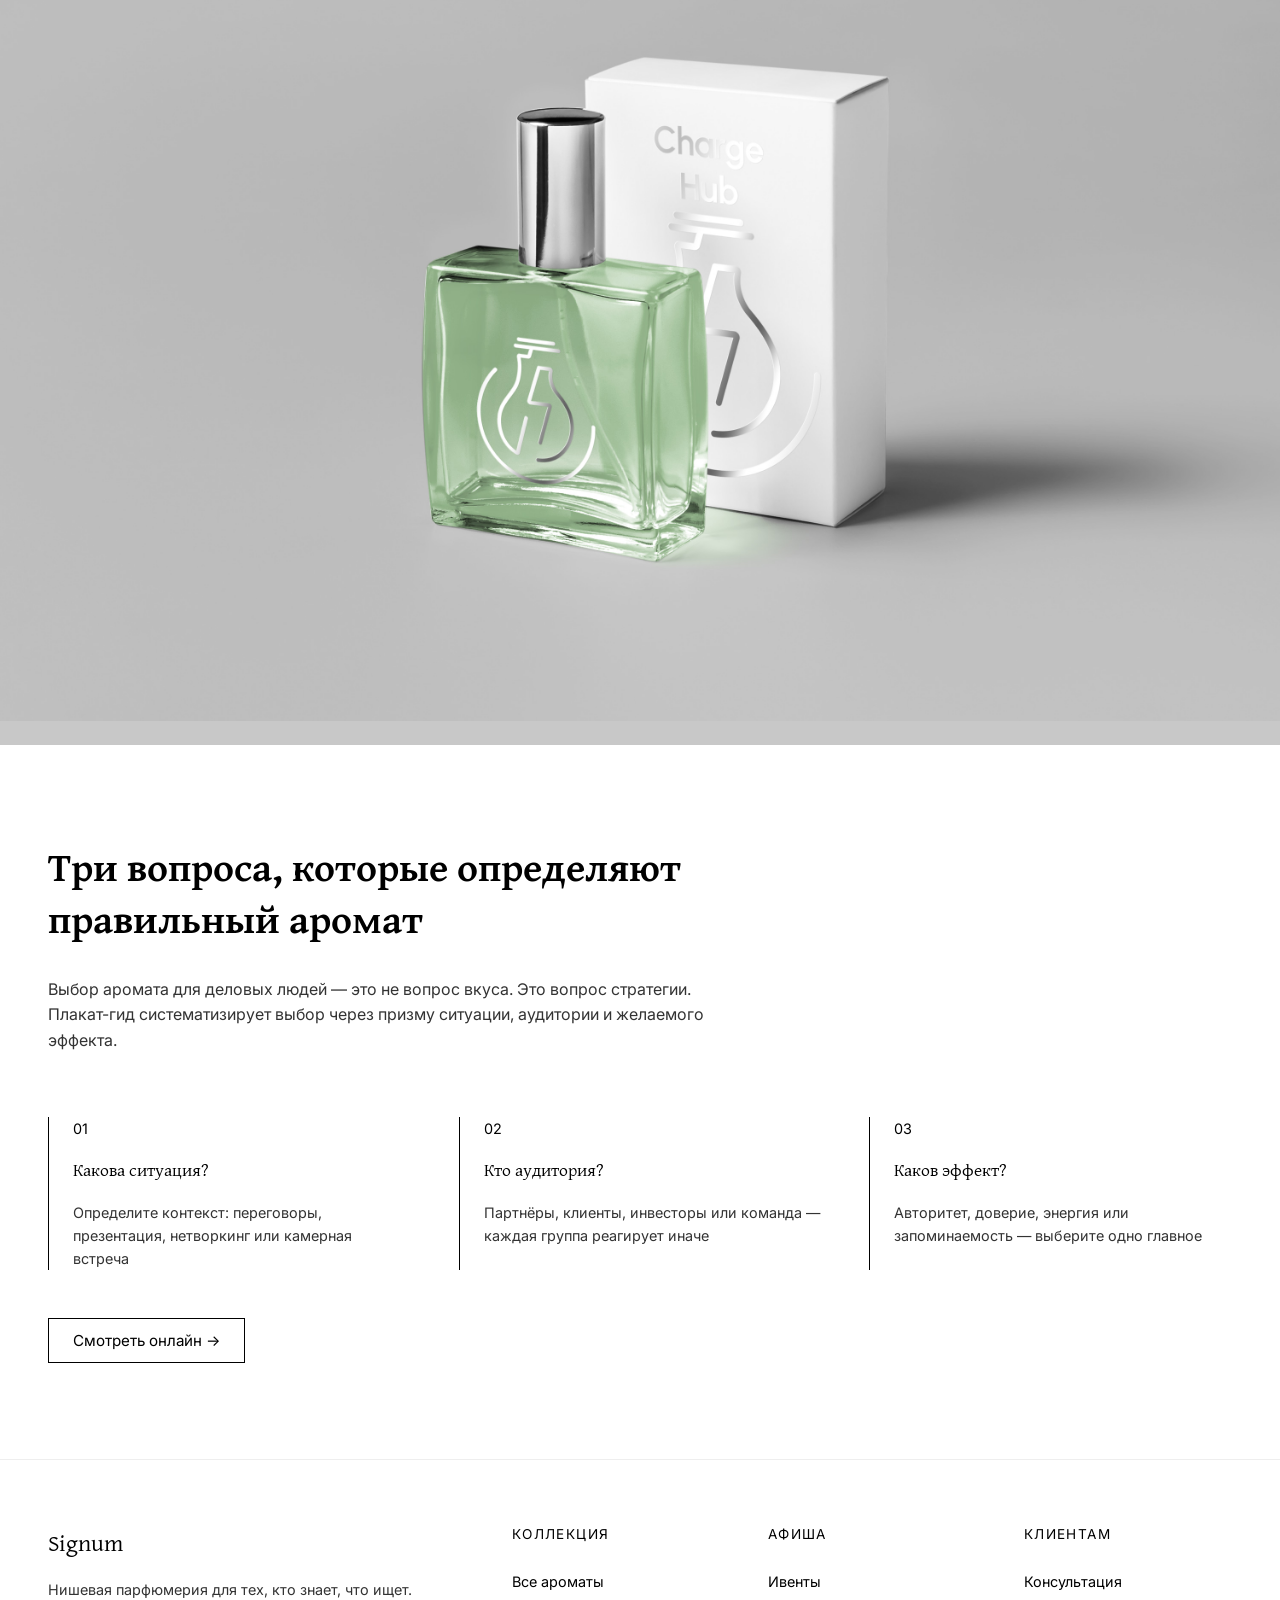
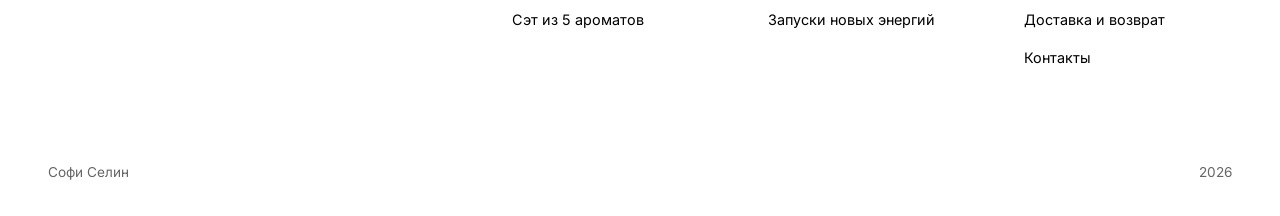
==== commit ba529baa: "menu" ====
--- a/index.html
+++ b/index.html
@@ -19,27 +19,28 @@
         <ul class="nav-links">
             <li><a href="perception.html">О бренде</a></li>
             <li><a href="collection.html">Язык ароматов</a></li>
-            <li><a href="product.html">Мероприятия</a></li>
+            <li><a href="product.html" class="active">Мероприятия</a></li>
             <li><a href="contact.html">Поддержка</a></li>
         </ul>
-    <div class="nav-cart">
-        <a href="cart.html">
-            <svg width="24" height="24" viewBox="0 0 24 24" fill="none" stroke="currentColor" stroke-width="1.5"
-                stroke-linecap="round" stroke-linejoin="round">
-                <path d="M6 2L3 6v14a2 2 0 002 2h14a2 2 0 002-2V6l-3-4z" />
-                <line x1="3" y1="6" x2="21" y2="6" />
-                <path d="M16 10a4 4 0 01-8 0" />
-            </svg>
-            <span class="cart-count" id="cartCount">0</span>
-        </a>
-    </div>
-        <button class="burger">
+        <div class="nav-cart">
+            <a href="cart.html">
+                <svg width="24" height="24" viewBox="0 0 24 24" fill="none" stroke="currentColor" stroke-width="1.5"
+                    stroke-linecap="round" stroke-linejoin="round">
+                    <path d="M6 2L3 6v14a2 2 0 002 2h14a2 2 0 002-2V6l-3-4z" />
+                    <line x1="3" y1="6" x2="21" y2="6" />
+                    <path d="M16 10a4 4 0 01-8 0" />
+                </svg>
+                <span class="cart-count" id="cartCount">0</span>
+            </a>
+        </div>
+        <button class="burger" id="burgerBtn" aria-label="Меню">
             <span></span>
             <span></span>
             <span></span>
         </button>
     </nav>
-
+    
+    <!-- Мобильное меню -->
     <div class="mobile-menu" id="mobileMenu">
         <ul>
             <li><a href="perception.html">О бренде</a></li>
--- a/css/style.css
+++ b/css/style.css
@@ -2206,4 +2206,42 @@
     }
 }
 
-
+/* Бургер-кнопка — скрыта по умолчанию */
+.burger {
+    display: none;
+    flex-direction: column;
+    justify-content: space-between;
+    width: 28px;
+    height: 20px;
+    background: none;
+    border: none;
+    cursor: pointer;
+    padding: 0;
+    z-index: 1001;
+}
+
+.burger span {
+    display: block;
+    width: 100%;
+    height: 2px;
+    background: #000;
+    transition: all 0.3s ease;
+}
+
+/* На больших экранах показываем меню, скрываем бургер */
+.nav-links {
+    display: flex;
+}
+
+/* На маленьких экранах */
+@media (max-width: 768px) {
+    .burger {
+        display: flex;
+        /* показываем бургер */
+    }
+
+    .nav-links {
+        display: none;
+        /* скрываем обычное меню */
+    }
+}
